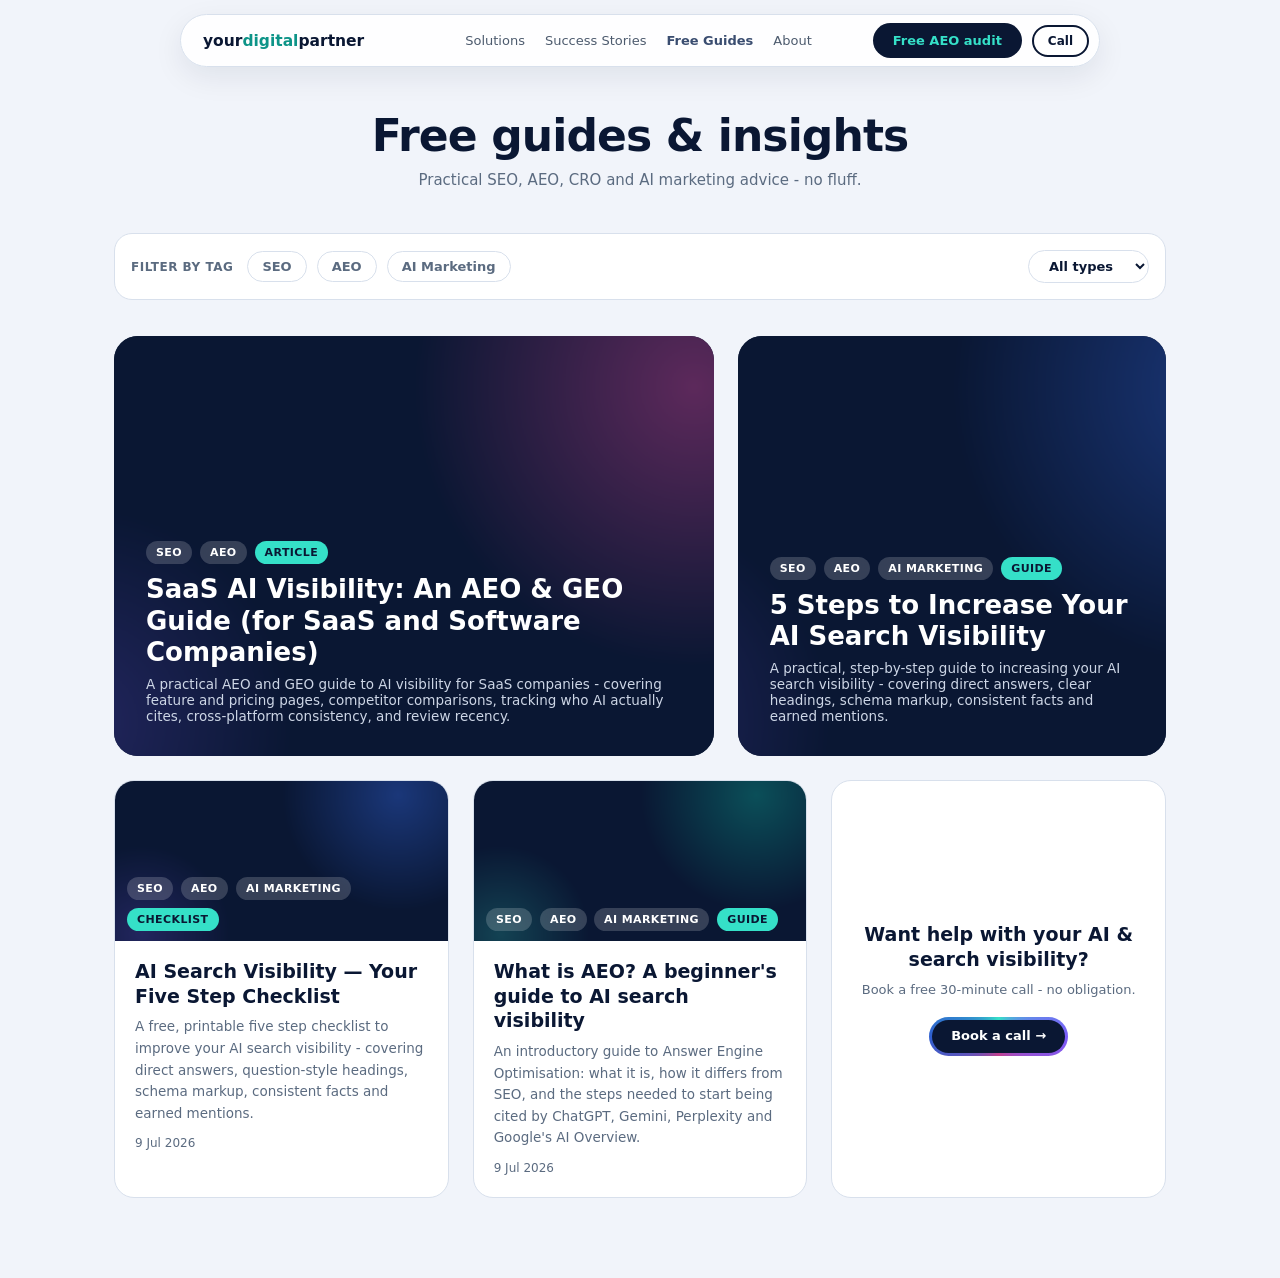
==== blog/index.html @ a978a5ac "Fix mobile nav on blog section: add missing hamburger menu toggle Blog listing and post pages were m" ====
<!doctype html>
<html lang="en-GB">
<head>
<meta charset="UTF-8">
<meta name="viewport" content="width=device-width, initial-scale=1">
<link rel="canonical" href="https://your-digital-partner.co.uk/blog/">
<title>Free Guides &amp; Insights | Your Digital Partner</title>
<meta name="description" content="Practical SEO, AEO, CRO and AI marketing guides and insights from Your Digital Partner.">
<link rel="icon" type="image/svg+xml" href="/assets/logo-icon.svg">
<style>
*{margin:0;box-sizing:border-box;font-family:'Segoe UI',system-ui,-apple-system,sans-serif}
:root{--bg:#f1f4fa;--ink:#0a1733;--mut:#5b6b80;--lime:#35e0c8;--card:#fff;--line:#d8e0ec;--soft:#e0eef6;--green:#0d9488;--greenSoft:#dcf3ef}
body{background:var(--bg);color:var(--ink);padding-top:110px;padding-bottom:80px}

nav{position:fixed;top:14px;left:50%;transform:translateX(-50%);z-index:50;display:flex;gap:8px;align-items:center;background:rgba(255,255,255,.88);backdrop-filter:blur(12px);border:1px solid var(--line);border-radius:99px;padding:8px 10px 8px 22px;box-shadow:0 10px 30px rgba(8,20,48,.08);width:min(920px,94vw);justify-content:space-between}
.navr{display:flex;align-items:center;gap:10px}
.logo{font-weight:800;font-size:15.5px;display:flex;align-items:center;gap:9px;color:var(--ink);text-decoration:none}
.logo b{color:#0d9488}
nav ul{display:flex;gap:20px;list-style:none;font-size:13px;color:#4d5b6e}
nav ul li a{color:inherit;text-decoration:none}
.cta{background:var(--ink);color:var(--lime);border:none;padding:10px 20px;border-radius:99px;font-size:13px;font-weight:700;text-decoration:none;display:inline-block}
.nav-book{background:#fff;color:var(--ink);border:2px solid var(--ink);border-radius:99px;padding:7px 14px;font-size:12px;font-weight:700;text-decoration:none;display:inline-flex;align-items:center;gap:6px}
.mobile-menu-toggle{display:none}
@media(max-width:900px){nav ul{display:none}.navr>.cta{display:none}.navr>.nav-book{display:none}.mobile-menu-toggle{position:relative;display:grid;place-items:center;width:42px;height:42px;border:0;background:var(--ink);color:var(--lime);border-radius:50%;font-size:0;line-height:0;cursor:pointer;padding:0}nav.open ul{display:flex;position:absolute;top:calc(100% + 8px);left:0;right:0;flex-direction:column;gap:4px;background:#fff;border:1px solid var(--line);border-radius:18px;padding:10px;box-shadow:0 18px 42px rgba(8,20,48,.18)}nav.open ul li{padding:10px}}

.wrap{max-width:1100px;margin:0 auto;padding:0 24px}

.page-head{text-align:center;margin-bottom:44px}
.page-head h1{font-size:clamp(30px,4vw,44px);font-weight:800;letter-spacing:-.02em;margin-bottom:10px}
.page-head p{color:var(--mut);font-size:15px}

.filters{display:flex;flex-wrap:wrap;align-items:center;gap:10px;margin-bottom:36px;padding:16px;background:var(--card);border:1px solid var(--line);border-radius:18px}
.filters-label{font-size:12px;font-weight:800;text-transform:uppercase;letter-spacing:.5px;color:var(--mut);margin-right:4px}
.pill{border:1.5px solid var(--line);background:#fff;color:var(--mut);font-size:13px;font-weight:700;padding:7px 14px;border-radius:99px;cursor:pointer;transition:all .15s}
.pill:hover{border-color:var(--ink);color:var(--ink)}
.pill.active{background:var(--ink);border-color:var(--ink);color:var(--lime)}
.type-select{margin-left:auto;border:1.5px solid var(--line);border-radius:99px;padding:7px 16px;font-size:13px;font-weight:700;color:var(--ink);background:#fff;cursor:pointer}

.featured{display:grid;grid-template-columns:1.4fr 1fr;gap:24px;margin-bottom:24px}
.featured-main{position:relative;border-radius:24px;overflow:hidden;min-height:420px;display:flex;align-items:flex-end;color:#fff;background:#0a1733;text-decoration:none}
.featured-main img{position:absolute;inset:0;width:100%;height:100%;object-fit:cover}
.featured-main .content{position:relative;padding:32px;z-index:1}
.featured-card{position:relative;border-radius:24px;overflow:hidden;min-height:420px;display:flex;align-items:flex-end;color:#fff;background:#0a1733;text-decoration:none}
.featured-card img{position:absolute;inset:0;width:100%;height:100%;object-fit:cover}
.featured-card .content{position:relative;padding:32px;z-index:1}

.tag-row{display:flex;gap:8px;margin-bottom:10px;flex-wrap:wrap}
.tag-badge{font-size:11px;font-weight:800;letter-spacing:.4px;text-transform:uppercase;background:rgba(255,255,255,.18);backdrop-filter:blur(6px);padding:5px 10px;border-radius:99px;color:#fff}
.type-badge{font-size:11px;font-weight:800;letter-spacing:.4px;text-transform:uppercase;background:var(--lime);color:var(--ink);padding:5px 10px;border-radius:99px}
.featured-main h2,.featured-card h3{font-size:26px;font-weight:800;line-height:1.2;margin-bottom:8px;color:#fff}
.featured-main p,.featured-card p{font-size:13.5px;color:#cdd6e6;max-width:520px}

.grid-head{font-size:20px;font-weight:800;margin-bottom:20px}
.grid{display:grid;grid-template-columns:repeat(3,1fr);gap:24px;margin-top:24px}
.card{background:var(--card);border:1px solid var(--line);border-radius:20px;overflow:hidden;transition:all .2s;text-decoration:none;color:var(--ink);display:flex;flex-direction:column}
.card:hover{border-color:var(--ink);box-shadow:0 14px 34px rgba(8,20,48,.1);transform:translateY(-2px)}
.card-img{position:relative}
.card-img img{width:100%;height:160px;object-fit:cover;display:block}
.card-img .tag-row{position:absolute;left:12px;right:12px;bottom:10px;margin:0}
.card-body{padding:18px 20px 22px}
.card h3{font-size:19px;font-weight:800;margin-bottom:8px;line-height:1.3}
.card p{font-size:13.5px;color:var(--mut);line-height:1.6}
.card-meta{font-size:12px;color:var(--mut);margin-top:12px}

/* CTA filler — used when a 3-card row has 1 or 2 real posts. Spans the
   remaining column(s) so every row always fills the full grid width. */
@property --ctaba{syntax:'<angle>';initial-value:0deg;inherits:false}
.cta-card{grid-column:span 1;border-radius:20px;background:#fff;border:1px solid var(--line);color:var(--ink);text-decoration:none;display:flex;flex-direction:column;align-items:center;justify-content:center;text-align:center;padding:32px 24px;gap:8px}
.cta-card.span-2{grid-column:span 2}
.cta-card .cta-h{font-size:19px;font-weight:800;line-height:1.3;color:var(--ink)}
.cta-card .cta-p{font-size:13px;color:var(--mut);line-height:1.5}
.cta-card .cta-link{display:inline-block;margin-top:10px;color:#fff;font-size:13px;font-weight:800;padding:8px 19px;border-radius:99px;border:3px solid transparent;line-height:1.3;background:linear-gradient(var(--ink),var(--ink)) padding-box,conic-gradient(from var(--ctaba),var(--lime),#7b5cfa,#c2408d,#2f5fd0,var(--lime)) border-box;animation:ctabaspin 3.2s linear infinite}
@keyframes ctabaspin{to{--ctaba:360deg}}

.empty{display:none;text-align:center;padding:60px 0;color:var(--mut)}

@media(max-width:900px){.featured{grid-template-columns:1fr}.grid{grid-template-columns:1fr 1fr}.cta-card{grid-column:span 1 !important}}
@media(max-width:600px){.grid{grid-template-columns:1fr}.type-select{margin-left:0;width:100%}.cta-card{grid-column:1/-1 !important}}
</style>
</head>
<body>

<nav>
  <a class="logo" href="/"><span>your<b>digital</b>partner</span></a>
  <ul>
    <li><a href="/solutions/seo-aeo-visibility/">Solutions</a></li>
    <li><a href="/success-stories/">Success Stories</a></li>
    <li><a href="/blog/" style="color:#3a4d70;font-weight:800">Free Guides</a></li>
    <li><a href="/#approach">About</a></li>
  </ul>
  <div class="navr">
    <a class="cta" href="/#scorecard">Free AEO audit</a>
    <a class="nav-book" href="https://meetings-eu1.hubspot.com/cchapman" target="_blank" rel="noopener">Call</a>
  </div>
  <button class="mobile-menu-toggle" type="button" aria-label="Open menu" onclick="this.closest('nav').classList.toggle('open')">☰</button>
</nav>

<div class="wrap">
  <div class="page-head">
    <h1>Free guides &amp; insights</h1>
    <p>Practical SEO, AEO, CRO and AI marketing advice - no fluff.</p>
  </div>

  <div class="filters" id="filters"></div>
  <div class="featured" id="featured"></div>

  <div class="grid" id="grid"></div>
  <div class="empty" id="empty">No articles match these filters yet.</div>
</div>

<script>
let posts = [];
let activeTags = new Set();
let activeType = "all";

function allTags(){ return [...new Set(posts.flatMap(p=>p.tags))]; }
function allTypes(){ return [...new Set(posts.map(p=>p.type))]; }

function renderFilters(){
  const el = document.getElementById('filters');
  const tagPills = allTags().map(t=>`<button class="pill${activeTags.has(t)?' active':''}" data-tag="${t}">${t}</button>`).join('');
  el.innerHTML = `<span class="filters-label">Filter by tag</span>${tagPills}
    <select class="type-select" id="typeSelect">
      <option value="all">All types</option>
      ${allTypes().map(t=>`<option value="${t}"${activeType===t?' selected':''}>${t.charAt(0).toUpperCase()+t.slice(1)}</option>`).join('')}
    </select>`;
  el.querySelectorAll('.pill').forEach(btn=>{
    btn.addEventListener('click', ()=>{
      const tag = btn.dataset.tag;
      activeTags.has(tag) ? activeTags.delete(tag) : activeTags.add(tag);
      render();
    });
  });
  document.getElementById('typeSelect').addEventListener('change', e=>{
    activeType = e.target.value;
    render();
  });
}

function matches(p){
  const tagMatch = activeTags.size===0 || p.tags.some(t=>activeTags.has(t));
  const typeMatch = activeType==="all" || p.type===activeType;
  return tagMatch && typeMatch;
}

function badgeRow(p){
  return `<div class="tag-row">${p.tags.map(t=>`<span class="tag-badge">${t}</span>`).join('')}<span class="type-badge">${p.type}</span></div>`;
}

// The 3 accent card backgrounds available. "accent colour" adjacency rules
// below always pick from this fixed set so no two neighbouring cards (left/
// right in the same row, or directly above/below in the 3-col grid) ever
// repeat the same accent - regardless of what's manually set in posts.json.
const ACCENTS = ['/assets/blog/card-bg-blue.png','/assets/blog/card-bg-green.png','/assets/blog/card-bg-pink.png'];

function pickAccent(preferred, ...neighbours){
  const bad = new Set(neighbours.filter(Boolean));
  if(preferred && !bad.has(preferred)) return preferred;
  return ACCENTS.find(a=>!bad.has(a)) || ACCENTS[0];
}

function ctaCard(span){
  return `<a class="cta-card${span===2?' span-2':''}" href="https://meetings-eu1.hubspot.com/cchapman" target="_blank" rel="noopener">
    <div class="cta-h">Want help with your AI &amp; search visibility?</div>
    <div class="cta-p">Book a free 30-minute call - no obligation.</div>
    <span class="cta-link">Book a call &rarr;</span>
  </a>`;
}

function parseDate(d){
  const t = Date.parse(d);
  return isNaN(t) ? 0 : t;
}
function byRecency(a,b){ return parseDate(b.date) - parseDate(a.date); }

// Ordering rule: the most recent post of type "article" always leads (slot 1),
// and the most recent post of type "guide" always follows in slot 2 -
// regardless of any "featured" flag or posts.json authoring order. Everything
// else fills in after, most recent first. If a filtered view has no article
// or no guide (e.g. the type filter excludes them), that slot is simply
// skipped rather than left blank, so the layout still fills naturally.
function buildOrder(filtered){
  const byDate = [...filtered].sort(byRecency);
  const topArticle = byDate.find(p=>p.type==='article');
  const topGuide = byDate.find(p=>p.type==='guide' && p!==topArticle);
  const leaders = [topArticle, topGuide].filter(Boolean);
  const leaderSet = new Set(leaders);
  const rest = byDate.filter(p=>!leaderSet.has(p));
  return [...leaders, ...rest];
}

function render(){
  renderFilters();
  const filtered = posts.filter(matches);

  // Slot 1 = most recent article, slot 2 = most recent guide (see buildOrder).
  const ordered = buildOrder(filtered);

  const fEl = document.getElementById('featured');
  const gEl = document.getElementById('grid');
  const emptyEl = document.getElementById('empty');

  if(ordered.length===0){
    fEl.style.display='none'; gEl.innerHTML=''; emptyEl.style.display='block';
    return;
  }
  emptyEl.style.display='none';

  // --- Row 1: always exactly 2 slots (main + secondary), whenever posts exist ---
  const main = ordered[0];
  const secondary = ordered[1];
  fEl.style.display = 'grid';
  const mainAccent = pickAccent(main.image);
  const secAccent = secondary ? pickAccent(secondary.image, mainAccent) : null;
  fEl.innerHTML = `
    <a class="featured-main" href="${main.url}">
      <img src="${mainAccent}">
      <div class="content">${badgeRow(main)}<h2>${main.title}</h2><p>${main.excerpt}</p></div>
    </a>
    ${secondary ? `
    <a class="featured-card" href="${secondary.url}">
      <img src="${secAccent}">
      <div class="content">${badgeRow(secondary)}<h3>${secondary.title}</h3><p>${secondary.excerpt}</p></div>
    </a>` : ''}`;

  // --- Remaining posts: rows of up to 3, CTA fills any incomplete row ---
  const rest = ordered.slice(2);
  let html = '';
  const colAbove = [null,null,null]; // last accent used in each of the 3 columns
  for(let i=0; i<rest.length; i+=3){
    const row = rest.slice(i, i+3);
    let rowLeft = null;
    row.forEach((p, col)=>{
      const accent = pickAccent(p.image, rowLeft, colAbove[col]);
      rowLeft = accent;
      colAbove[col] = accent;
      html += `
        <a class="card" href="${p.url}">
          <div class="card-img"><img src="${accent}">${badgeRow(p)}</div>
          <div class="card-body">
            <h3>${p.title}</h3>
            <p>${p.excerpt}</p>
            <div class="card-meta">${p.date}</div>
          </div>
        </a>`;
    });
    const missing = 3 - row.length;
    if(missing===1) html += ctaCard(1);
    if(missing===2) html += ctaCard(2);
  }
  gEl.innerHTML = html;
}

fetch('/blog/posts.json')
  .then(r => r.json())
  .then(data => { posts = data; render(); })
  .catch(() => {
    document.getElementById('empty').style.display = 'block';
    document.getElementById('empty').textContent = 'Could not load articles right now.';
  });
</script>

</body>
</html>
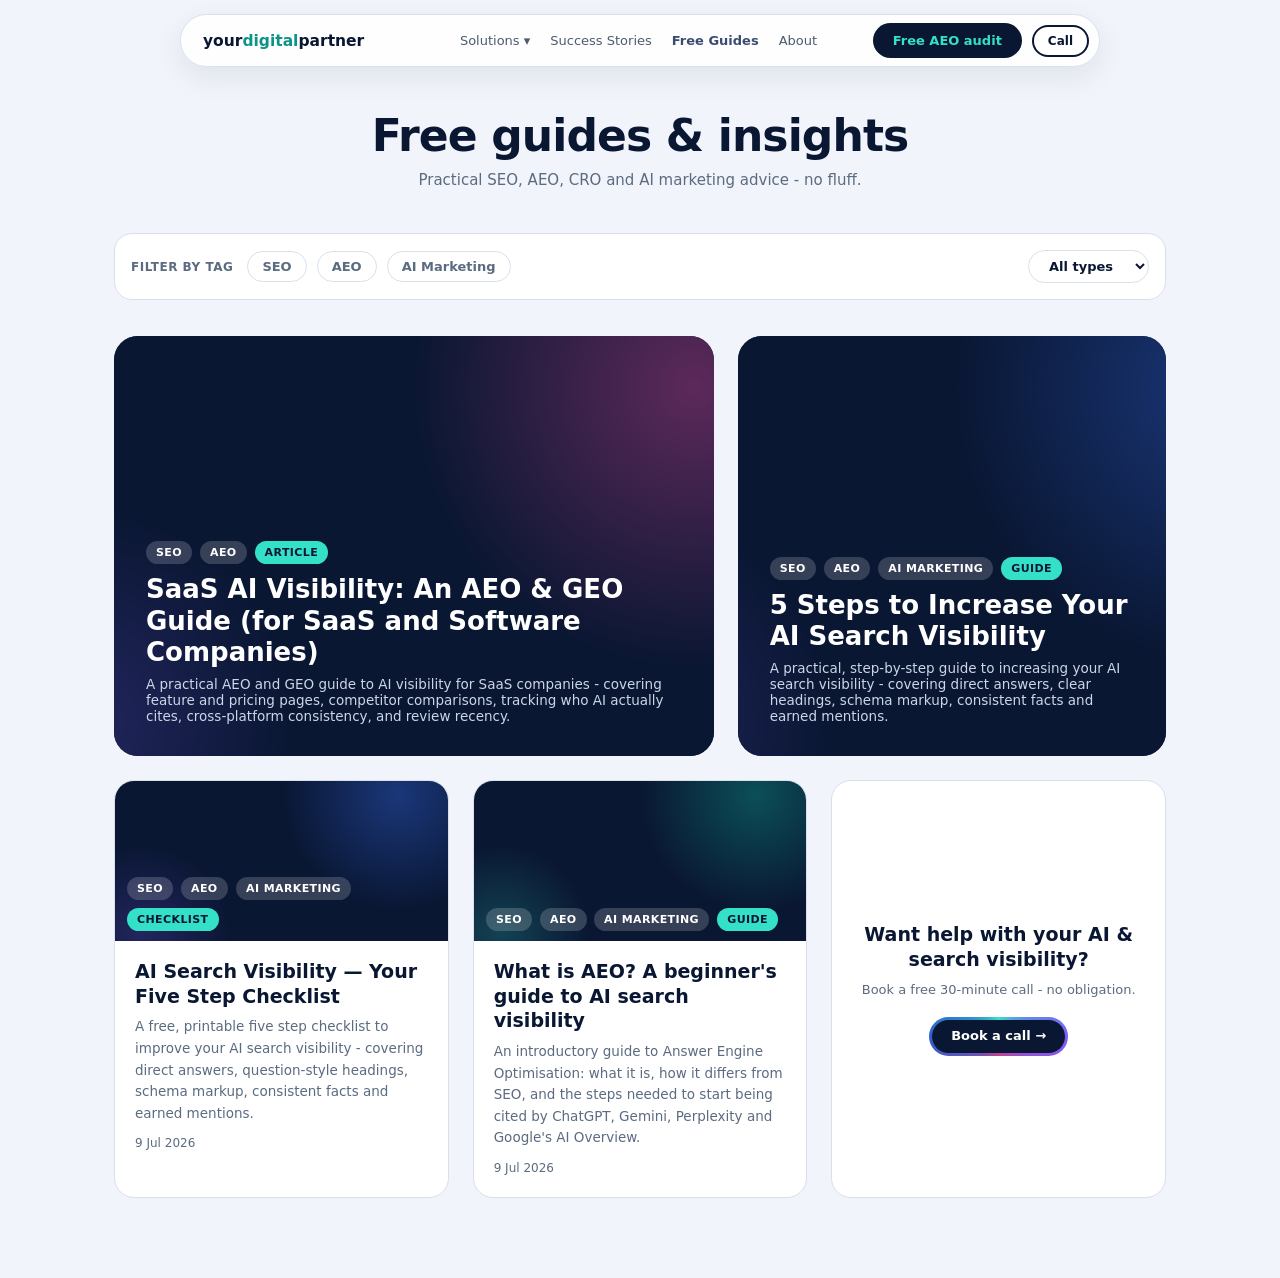
==== commit 22a4349c: "Fix mobile nav on blog section properly: hamburger icon, Solutions dropdown, book button Previous fi" ====
--- a/blog/index.html
+++ b/blog/index.html
@@ -20,8 +20,8 @@
 nav ul li a{color:inherit;text-decoration:none}
 .cta{background:var(--ink);color:var(--lime);border:none;padding:10px 20px;border-radius:99px;font-size:13px;font-weight:700;text-decoration:none;display:inline-block}
 .nav-book{background:#fff;color:var(--ink);border:2px solid var(--ink);border-radius:99px;padding:7px 14px;font-size:12px;font-weight:700;text-decoration:none;display:inline-flex;align-items:center;gap:6px}
-.mobile-menu-toggle{display:none}
-@media(max-width:900px){nav ul{display:none}.navr>.cta{display:none}.navr>.nav-book{display:none}.mobile-menu-toggle{position:relative;display:grid;place-items:center;width:42px;height:42px;border:0;background:var(--ink);color:var(--lime);border-radius:50%;font-size:0;line-height:0;cursor:pointer;padding:0}nav.open ul{display:flex;position:absolute;top:calc(100% + 8px);left:0;right:0;flex-direction:column;gap:4px;background:#fff;border:1px solid var(--line);border-radius:18px;padding:10px;box-shadow:0 18px 42px rgba(8,20,48,.18)}nav.open ul li{padding:10px}}
+.mobile-menu-toggle{display:none}.mobile-menu-toggle::before{content:"";display:block;position:absolute;left:50%;top:50%;width:18px;height:12px;transform:translate(-50%,-50%);background:linear-gradient(var(--lime),var(--lime)) top/100% 2px no-repeat,linear-gradient(var(--lime),var(--lime)) center/100% 2px no-repeat,linear-gradient(var(--lime),var(--lime)) bottom/100% 2px no-repeat}.dd{position:absolute;top:34px;left:-40px;background:#fff;border:1px solid var(--line);border-radius:18px;padding:10px;width:450px;box-shadow:0 24px 60px rgba(8,20,48,.18);opacity:0;visibility:hidden;transform:translateY(6px);transition:all .2s}li:hover .dd{opacity:1;visibility:visible;transform:none}.dd a{display:flex;gap:14px;align-items:flex-start;padding:14px;border-radius:14px;font-size:14px;color:var(--ink);transition:background .15s}.dd a:hover{background:var(--soft)}.dd .ic{width:42px;height:42px;border-radius:12px;display:grid;place-items:center;font-size:19px;flex-shrink:0}.dd .ic.g{background:#dcf3ef}.dd .ic.b{background:#e8effe}.dd .ic.p{background:#fceaf3}.dd .ic.pu{background:var(--ink)}.dd a b{display:block;font-size:14px;margin-bottom:3px}.dd a small{display:block;color:var(--mut);font-size:12px;line-height:1.5}.dd .ic .ai-mark{font-weight:900;font-size:14.5px;letter-spacing:.5px;color:#fff}.nav-mob-cta-li{display:none}.nav-mob-cta{width:100%;background:#35e0c8;color:#0a1733;border:0;border-radius:12px;padding:15px;font-size:15.5px;font-weight:800;cursor:pointer;display:flex;align-items:center;justify-content:center;gap:8px;box-shadow:0 8px 20px rgba(53,224,200,.35);text-decoration:none}.nav-mob-cta .ic{font-size:18px}
+@media(max-width:900px){nav ul{display:none}.navr>.cta{display:none}.navr>.nav-book{display:none}.mobile-menu-toggle{position:relative;display:grid;place-items:center;width:42px;height:42px;border:0;background:var(--ink);color:var(--lime);border-radius:50%;font-size:0;line-height:0;cursor:pointer;padding:0}nav.open ul{display:flex;position:absolute;top:calc(100% + 8px);left:0;right:0;flex-direction:column;gap:4px;background:#fff;border:1px solid var(--line);border-radius:18px;padding:10px;box-shadow:0 18px 42px rgba(8,20,48,.18)}nav.open ul li{padding:10px}nav.open .dd{position:static;opacity:1;visibility:visible;transform:none;width:auto;box-shadow:none;border:0;padding:6px 0 0;background:transparent}nav.open .dd a{padding:10px}nav.open ul .nav-mob-cta-li{display:block;padding:8px 4px 4px;margin-top:6px;border-top:1px solid #d8e0ec}}
 
 .wrap{max-width:1100px;margin:0 auto;padding:0 24px}
 
@@ -83,10 +83,18 @@
 <nav>
   <a class="logo" href="/"><span>your<b>digital</b>partner</span></a>
   <ul>
-    <li><a href="/solutions/seo-aeo-visibility/">Solutions</a></li>
+    <li>Solutions ▾
+      <div class="dd">
+        <a href="/solutions/seo-aeo-visibility/"><span class="ic g">🔍</span><span><b>SEO &amp; AEO Visibility</b><small>Rank on Google and get cited by ChatGPT, Gemini &amp; Perplexity</small></span></a>
+        <a href="/solutions/website-optimisation-cro/"><span class="ic b">📈</span><span><b>Website Optimisation &amp; CRO</b><small>Heatmaps, A/B testing &amp; personalisation that turn traffic into pipeline</small></span></a>
+        <a href="/solutions/ai-marketing/"><span class="ic pu"><b class="ai-mark">AI</b></span><span><b>AI-Enabled Digital Marketing</b><small>Practical AI across reporting, SEO, conversion &amp; HubSpot</small></span></a>
+        <a href="/solutions/paid-campaigns/"><span class="ic p">🎯</span><span><b>Performance Marketing</b><small>Google &amp; LinkedIn Ads accountable to revenue, not clicks</small></span></a>
+      </div>
+    </li>
     <li><a href="/success-stories/">Success Stories</a></li>
     <li><a href="/blog/" style="color:#3a4d70;font-weight:800">Free Guides</a></li>
     <li><a href="/#approach">About</a></li>
+      <li class="nav-mob-cta-li"><a class="nav-mob-cta" href="https://meetings-eu1.hubspot.com/cchapman" target="_blank" rel="noopener"><span class="ic">📅</span> Book a meeting</a></li>
   </ul>
   <div class="navr">
     <a class="cta" href="/#scorecard">Free AEO audit</a>
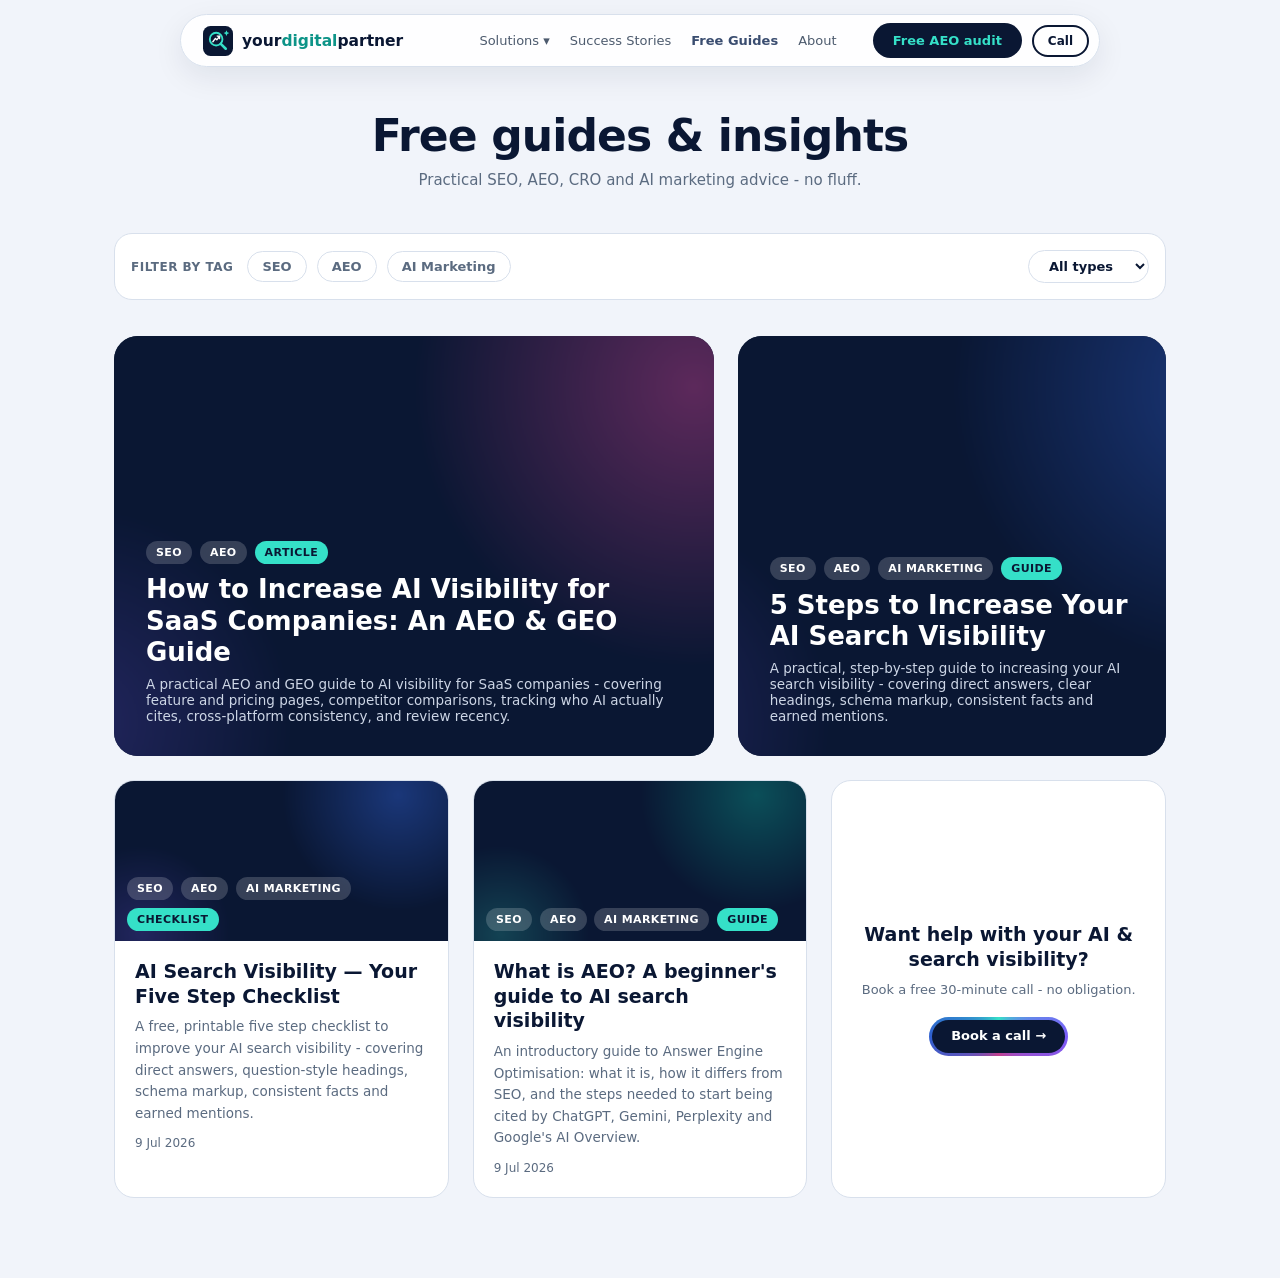
==== commit e1f969e4: "Fix missing logo icon on all blog pages The nav logo on blog pages (listing + all 3 articles) was mi" ====
--- a/blog/index.html
+++ b/blog/index.html
@@ -14,7 +14,7 @@
 
 nav{position:fixed;top:14px;left:50%;transform:translateX(-50%);z-index:50;display:flex;gap:8px;align-items:center;background:rgba(255,255,255,.88);backdrop-filter:blur(12px);border:1px solid var(--line);border-radius:99px;padding:8px 10px 8px 22px;box-shadow:0 10px 30px rgba(8,20,48,.08);width:min(920px,94vw);justify-content:space-between}
 .navr{display:flex;align-items:center;gap:10px}
-.logo{font-weight:800;font-size:15.5px;display:flex;align-items:center;gap:9px;color:var(--ink);text-decoration:none}
+.logo{font-weight:800;font-size:15.5px;display:flex;align-items:center;gap:9px;color:var(--ink);text-decoration:none}.logo svg{display:block;flex:0 0 auto}
 .logo b{color:#0d9488}
 nav ul{display:flex;gap:20px;list-style:none;font-size:13px;color:#4d5b6e}
 nav ul li a{color:inherit;text-decoration:none}
@@ -81,7 +81,7 @@
 <body>
 
 <nav>
-  <a class="logo" href="/"><span>your<b>digital</b>partner</span></a>
+  <a class="logo" href="/"><svg viewBox="0 0 64 64" width="30" height="30" xmlns="http://www.w3.org/2000/svg"><rect width="64" height="64" rx="16" fill="#0a1733"/><circle cx="28" cy="28" r="13.5" fill="none" stroke="#35e0c8" stroke-width="4"/><path d="M38 38 L48.5 48.5" stroke="#35e0c8" stroke-width="5.5" stroke-linecap="round"/><path d="M21 33.5 L26.5 26.5 L29.5 29.5 L35 22.5" fill="none" stroke="#fff" stroke-width="3" stroke-linecap="round" stroke-linejoin="round"/><path d="M30.5 21.5 L35.5 21.9 L35.1 26.9" fill="none" stroke="#fff" stroke-width="3" stroke-linecap="round" stroke-linejoin="round"/><path d="M50 9 l1.9 4.2 4.2 1.9 -4.2 1.9 -1.9 4.2 -1.9 -4.2 -4.2 -1.9 4.2 -1.9 z" fill="#35e0c8"/></svg><span>your<b>digital</b>partner</span></a>
   <ul>
     <li>Solutions ▾
       <div class="dd">
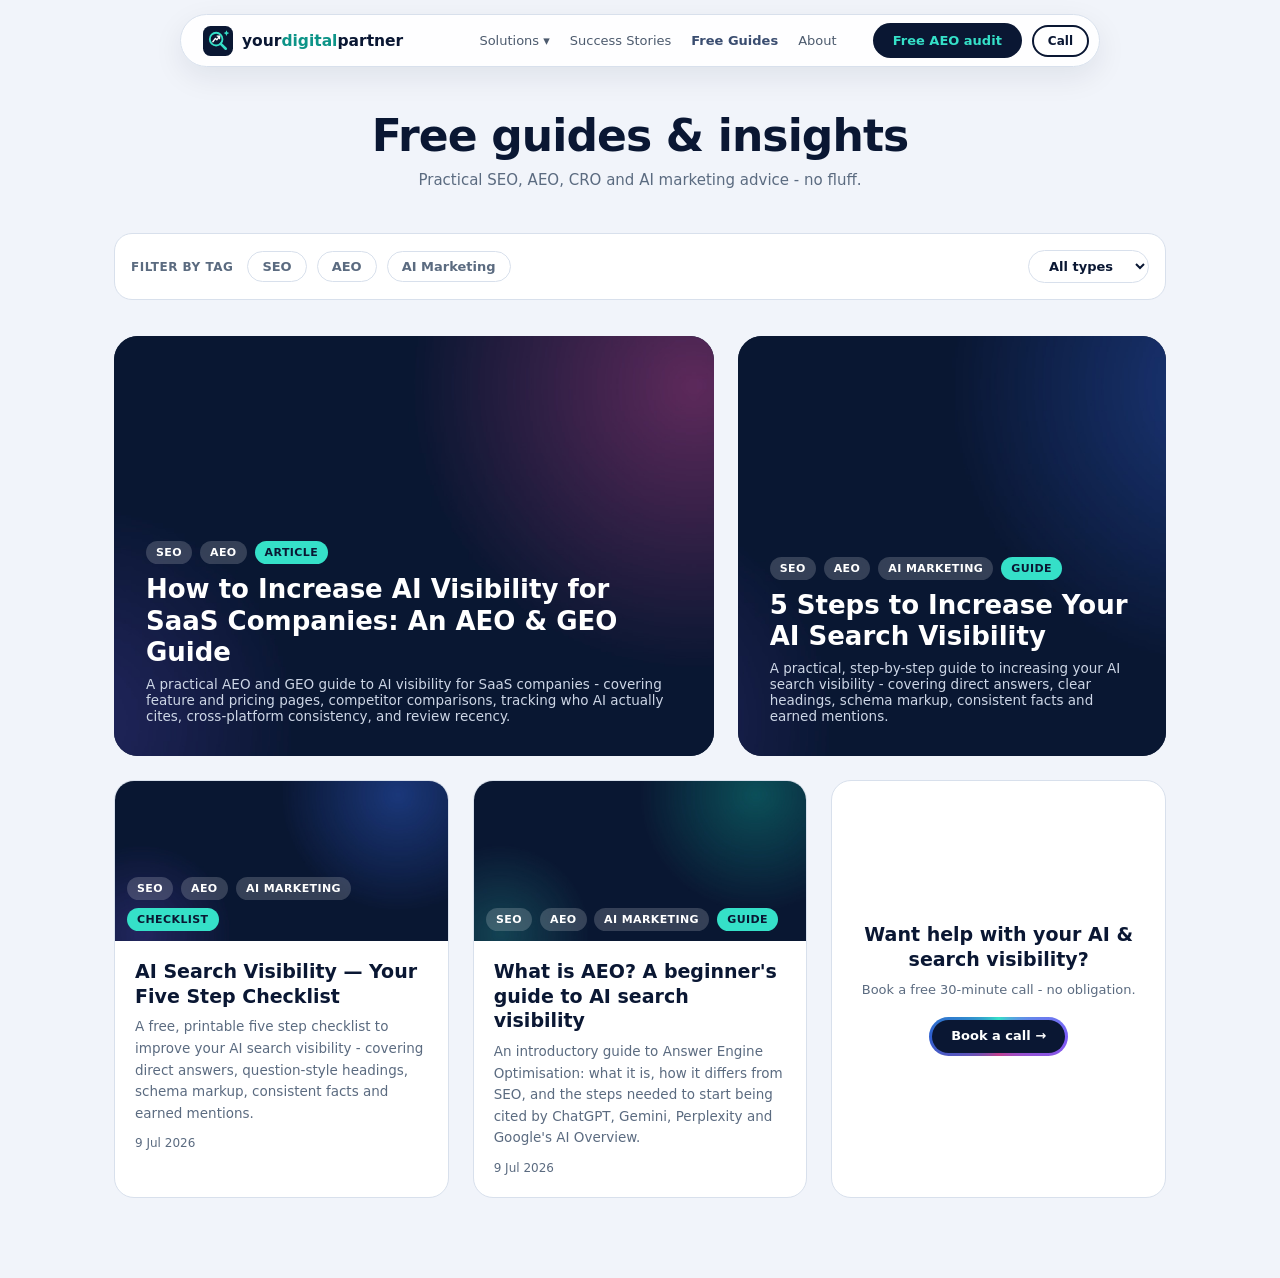
==== commit 104875ce: "Site housekeeping: compress card images to JPEG, remove orphaned assets, add 404 page, favicons site" ====
--- a/blog/index.html
+++ b/blog/index.html
@@ -5,8 +5,45 @@
 <meta name="viewport" content="width=device-width, initial-scale=1">
 <link rel="canonical" href="https://your-digital-partner.co.uk/blog/">
 <title>Free Guides &amp; Insights | Your Digital Partner</title>
-<meta name="description" content="Practical SEO, AEO, CRO and AI marketing guides and insights from Your Digital Partner.">
+<meta name="description" content="Free, practical guides and insights on SEO, AEO, AI search visibility, CRO and paid campaigns - written for UK B2B professional services and SaaS teams who want to be found, cited and chosen.">
 <link rel="icon" type="image/svg+xml" href="/assets/logo-icon.svg">
+<meta property="og:type" content="website">
+<meta property="og:site_name" content="Your Digital Partner">
+<meta property="og:title" content="Free Guides &amp; Insights | Your Digital Partner">
+<meta property="og:description" content="Free, practical guides and insights on SEO, AEO, AI search visibility, CRO and paid campaigns for UK B2B teams.">
+<meta property="og:url" content="https://your-digital-partner.co.uk/blog/">
+<meta property="og:image" content="https://your-digital-partner.co.uk/assets/social-card.png">
+<script type="application/ld+json">
+{
+  "@context": "https://schema.org",
+  "@graph": [
+    {
+      "@type": "Blog",
+      "@id": "https://your-digital-partner.co.uk/blog/#blog",
+      "url": "https://your-digital-partner.co.uk/blog/",
+      "name": "Your Digital Partner - Guides & Insights",
+      "description": "Practical guides and insights on SEO, AEO, AI search visibility, CRO and paid campaigns for UK B2B professional services and SaaS teams.",
+      "inLanguage": "en-GB",
+      "publisher": {
+        "@type": "Organization",
+        "name": "Your Digital Partner",
+        "url": "https://your-digital-partner.co.uk/",
+        "logo": {
+          "@type": "ImageObject",
+          "url": "https://your-digital-partner.co.uk/assets/logo-icon.svg"
+        }
+      }
+    },
+    {
+      "@type": "BreadcrumbList",
+      "itemListElement": [
+        {"@type": "ListItem", "position": 1, "name": "Home", "item": "https://your-digital-partner.co.uk/"},
+        {"@type": "ListItem", "position": 2, "name": "Guides & Insights", "item": "https://your-digital-partner.co.uk/blog/"}
+      ]
+    }
+  ]
+}
+</script>
 <style>
 *{margin:0;box-sizing:border-box;font-family:'Segoe UI',system-ui,-apple-system,sans-serif}
 :root{--bg:#f1f4fa;--ink:#0a1733;--mut:#5b6b80;--lime:#35e0c8;--card:#fff;--line:#d8e0ec;--soft:#e0eef6;--green:#0d9488;--greenSoft:#dcf3ef}
@@ -77,6 +114,9 @@
 @media(max-width:900px){.featured{grid-template-columns:1fr}.grid{grid-template-columns:1fr 1fr}.cta-card{grid-column:span 1 !important}}
 @media(max-width:600px){.grid{grid-template-columns:1fr}.type-select{margin-left:0;width:100%}.cta-card{grid-column:1/-1 !important}}
 </style>
+    <!-- Start of HubSpot Embed Code -->
+    <script type="text/javascript" id="hs-script-loader" async defer src="//js-eu1.hs-scripts.com/146760313.js"></script>
+    <!-- End of HubSpot Embed Code -->
 </head>
 <body>
 
@@ -159,7 +199,7 @@
 // below always pick from this fixed set so no two neighbouring cards (left/
 // right in the same row, or directly above/below in the 3-col grid) ever
 // repeat the same accent - regardless of what's manually set in posts.json.
-const ACCENTS = ['/assets/blog/card-bg-blue.png','/assets/blog/card-bg-green.png','/assets/blog/card-bg-pink.png'];
+const ACCENTS = ['/assets/blog/card-bg-blue.jpg','/assets/blog/card-bg-green.jpg','/assets/blog/card-bg-pink.jpg'];
 
 function pickAccent(preferred, ...neighbours){
   const bad = new Set(neighbours.filter(Boolean));
@@ -222,12 +262,12 @@
   const secAccent = secondary ? pickAccent(secondary.image, mainAccent) : null;
   fEl.innerHTML = `
     <a class="featured-main" href="${main.url}">
-      <img src="${mainAccent}">
+      <img src="${mainAccent}" alt="" loading="lazy">
       <div class="content">${badgeRow(main)}<h2>${main.title}</h2><p>${main.excerpt}</p></div>
     </a>
     ${secondary ? `
     <a class="featured-card" href="${secondary.url}">
-      <img src="${secAccent}">
+      <img src="${secAccent}" alt="" loading="lazy">
       <div class="content">${badgeRow(secondary)}<h3>${secondary.title}</h3><p>${secondary.excerpt}</p></div>
     </a>` : ''}`;
 
@@ -244,7 +284,7 @@
       colAbove[col] = accent;
       html += `
         <a class="card" href="${p.url}">
-          <div class="card-img"><img src="${accent}">${badgeRow(p)}</div>
+          <div class="card-img"><img src="${accent}" alt="" loading="lazy">${badgeRow(p)}</div>
           <div class="card-body">
             <h3>${p.title}</h3>
             <p>${p.excerpt}</p>
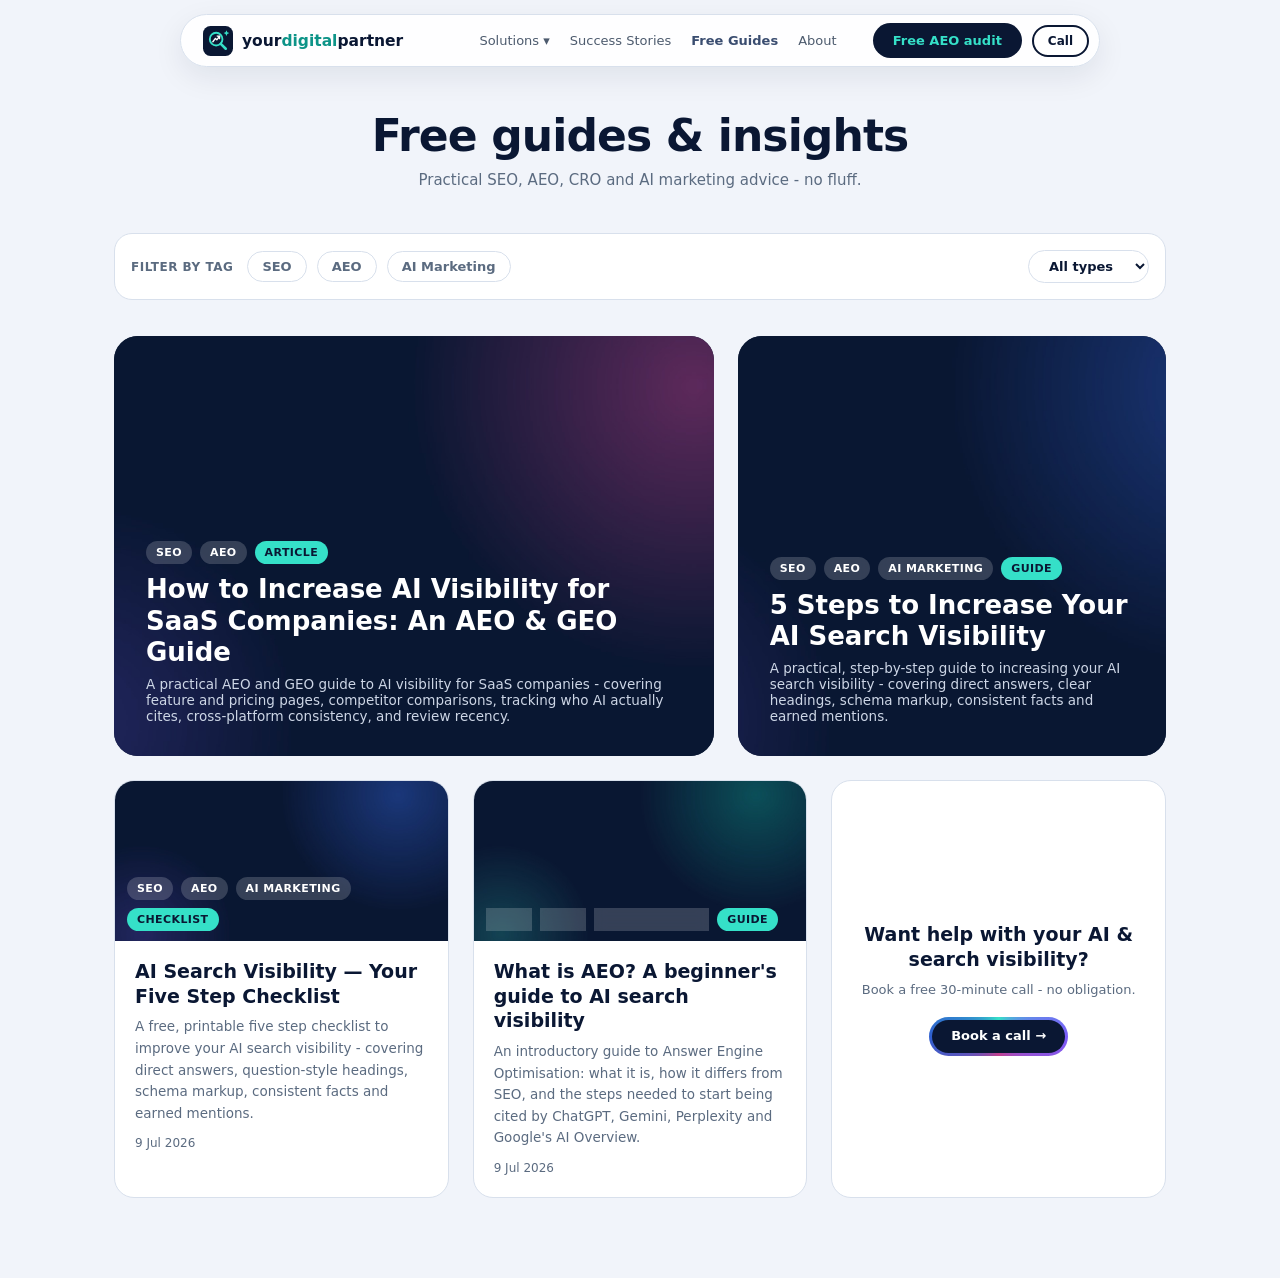
==== commit d2ad47bf: "Perf & hygiene: lazy-load HubSpot meetings embed on click (9 pages), escape posts.json fields in blo" ====
--- a/blog/index.html
+++ b/blog/index.html
@@ -5,7 +5,7 @@
 <meta name="viewport" content="width=device-width, initial-scale=1">
 <link rel="canonical" href="https://your-digital-partner.co.uk/blog/">
 <title>Free Guides &amp; Insights | Your Digital Partner</title>
-<meta name="description" content="Free, practical guides and insights on SEO, AEO, AI search visibility, CRO and paid campaigns - written for UK B2B professional services and SaaS teams who want to be found, cited and chosen.">
+<meta name="description" content="Free, practical guides on SEO, AEO, AI search visibility, CRO and paid campaigns - for UK B2B professional services and SaaS teams.">
 <link rel="icon" type="image/svg+xml" href="/assets/logo-icon.svg">
 <meta property="og:type" content="website">
 <meta property="og:site_name" content="Your Digital Partner">
@@ -115,7 +115,7 @@
 @media(max-width:600px){.grid{grid-template-columns:1fr}.type-select{margin-left:0;width:100%}.cta-card{grid-column:1/-1 !important}}
 </style>
     <!-- Start of HubSpot Embed Code -->
-    <script type="text/javascript" id="hs-script-loader" async defer src="//js-eu1.hs-scripts.com/146760313.js"></script>
+    <script type="text/javascript" id="hs-script-loader" async defer src="https://js-eu1.hs-scripts.com/146760313.js"></script>
     <!-- End of HubSpot Embed Code -->
 </head>
 <body>
@@ -161,16 +161,19 @@
 let activeTags = new Set();
 let activeType = "all";
 
+// Escape all posts.json-sourced strings before innerHTML injection.
+function esc(s){return String(s==null?'':s).replace(/[&<>"']/g,c=>({'&':'&amp;','<':'&lt;','>':'&gt;','"':'&quot;',"'":'&#39;'}[c]));}
+
 function allTags(){ return [...new Set(posts.flatMap(p=>p.tags))]; }
 function allTypes(){ return [...new Set(posts.map(p=>p.type))]; }
 
 function renderFilters(){
   const el = document.getElementById('filters');
-  const tagPills = allTags().map(t=>`<button class="pill${activeTags.has(t)?' active':''}" data-tag="${t}">${t}</button>`).join('');
+  const tagPills = allTags().map(t=>`<button class="pill${activeTags.has(t)?' active':''}" data-tag="${esc(t)}">${esc(t)}</button>`).join('');
   el.innerHTML = `<span class="filters-label">Filter by tag</span>${tagPills}
     <select class="type-select" id="typeSelect">
       <option value="all">All types</option>
-      ${allTypes().map(t=>`<option value="${t}"${activeType===t?' selected':''}>${t.charAt(0).toUpperCase()+t.slice(1)}</option>`).join('')}
+      ${allTypes().map(t=>`<option value="${esc(t)}"${activeType===t?' selected':''}>${esc(t.charAt(0).toUpperCase()+t.slice(1))}</option>`).join('')}
     </select>`;
   el.querySelectorAll('.pill').forEach(btn=>{
     btn.addEventListener('click', ()=>{
@@ -192,7 +195,7 @@
 }
 
 function badgeRow(p){
-  return `<div class="tag-row">${p.tags.map(t=>`<span class="tag-badge">${t}</span>`).join('')}<span class="type-badge">${p.type}</span></div>`;
+  return `<div class="tag-row">${p.tags.map(t=>`<span class="tag-badge">${esc(t)}</span>`).join('')}<span class="type-badge">${esc(p.type)}</span></div>`;
 }
 
 // The 3 accent card backgrounds available. "accent colour" adjacency rules
@@ -261,14 +264,14 @@
   const mainAccent = pickAccent(main.image);
   const secAccent = secondary ? pickAccent(secondary.image, mainAccent) : null;
   fEl.innerHTML = `
-    <a class="featured-main" href="${main.url}">
+    <a class="featured-main" href="${esc(main.url)}">
       <img src="${mainAccent}" alt="" loading="lazy">
-      <div class="content">${badgeRow(main)}<h2>${main.title}</h2><p>${main.excerpt}</p></div>
+      <div class="content">${badgeRow(main)}<h2>${esc(main.title)}</h2><p>${esc(main.excerpt)}</p></div>
     </a>
     ${secondary ? `
-    <a class="featured-card" href="${secondary.url}">
+    <a class="featured-card" href="${esc(secondary.url)}">
       <img src="${secAccent}" alt="" loading="lazy">
-      <div class="content">${badgeRow(secondary)}<h3>${secondary.title}</h3><p>${secondary.excerpt}</p></div>
+      <div class="content">${badgeRow(secondary)}<h3>${esc(secondary.title)}</h3><p>${esc(secondary.excerpt)}</p></div>
     </a>` : ''}`;
 
   // --- Remaining posts: rows of up to 3, CTA fills any incomplete row ---
@@ -283,12 +286,12 @@
       rowLeft = accent;
       colAbove[col] = accent;
       html += `
-        <a class="card" href="${p.url}">
+        <a class="card" href="${esc(p.url)}">
           <div class="card-img"><img src="${accent}" alt="" loading="lazy">${badgeRow(p)}</div>
           <div class="card-body">
-            <h3>${p.title}</h3>
-            <p>${p.excerpt}</p>
-            <div class="card-meta">${p.date}</div>
+            <h3>${esc(p.title)}</h3>
+            <p>${esc(p.excerpt)}</p>
+            <div class="card-meta">${esc(p.date)}</div>
           </div>
         </a>`;
     });
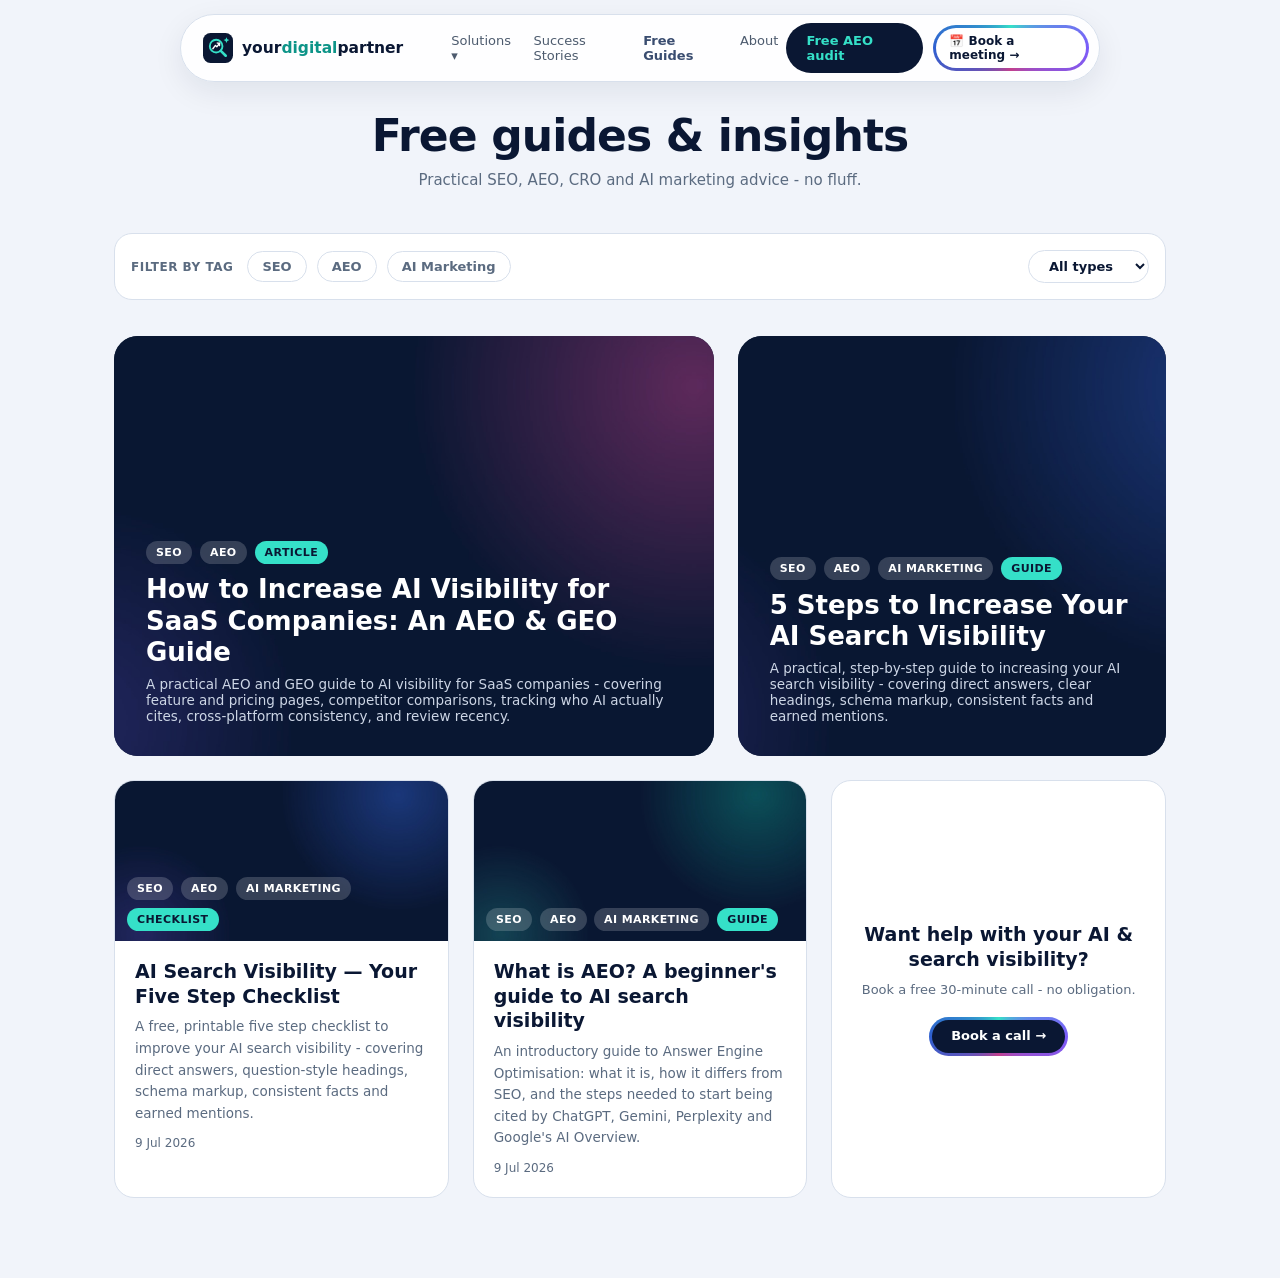
==== commit d0fdbdd2: "Nav: rebrand desktop Call button to gradient Book a meeting CTA; AEO page: real ChatGPT/Gemini/Claud" ====
--- a/blog/index.html
+++ b/blog/index.html
@@ -56,7 +56,9 @@
 nav ul{display:flex;gap:20px;list-style:none;font-size:13px;color:#4d5b6e}
 nav ul li a{color:inherit;text-decoration:none}
 .cta{background:var(--ink);color:var(--lime);border:none;padding:10px 20px;border-radius:99px;font-size:13px;font-weight:700;text-decoration:none;display:inline-block}
-.nav-book{background:#fff;color:var(--ink);border:2px solid var(--ink);border-radius:99px;padding:7px 14px;font-size:12px;font-weight:700;text-decoration:none;display:inline-flex;align-items:center;gap:6px}
+@property --nba{syntax:'<angle>';initial-value:0deg;inherits:false}
+.nav-book{position:relative;background:linear-gradient(#fff,#fff) padding-box,conic-gradient(from var(--nba),#35e0c8,#7b5cfa,#c2408d,#2f5fd0,#35e0c8) border-box;border:3px solid transparent;color:var(--ink);border-radius:99px;padding:6px 13px;font-size:12px;font-weight:700;text-decoration:none;display:inline-flex;align-items:center;gap:6px;animation:navbaspin 3.2s linear infinite}
+@keyframes navbaspin{to{--nba:360deg}}
 .mobile-menu-toggle{display:none}.mobile-menu-toggle::before{content:"";display:block;position:absolute;left:50%;top:50%;width:18px;height:12px;transform:translate(-50%,-50%);background:linear-gradient(var(--lime),var(--lime)) top/100% 2px no-repeat,linear-gradient(var(--lime),var(--lime)) center/100% 2px no-repeat,linear-gradient(var(--lime),var(--lime)) bottom/100% 2px no-repeat}.dd{position:absolute;top:34px;left:-40px;background:#fff;border:1px solid var(--line);border-radius:18px;padding:10px;width:450px;box-shadow:0 24px 60px rgba(8,20,48,.18);opacity:0;visibility:hidden;transform:translateY(6px);transition:all .2s}li:hover .dd{opacity:1;visibility:visible;transform:none}.dd a{display:flex;gap:14px;align-items:flex-start;padding:14px;border-radius:14px;font-size:14px;color:var(--ink);transition:background .15s}.dd a:hover{background:var(--soft)}.dd .ic{width:42px;height:42px;border-radius:12px;display:grid;place-items:center;font-size:19px;flex-shrink:0}.dd .ic.g{background:#dcf3ef}.dd .ic.b{background:#e8effe}.dd .ic.p{background:#fceaf3}.dd .ic.pu{background:var(--ink)}.dd a b{display:block;font-size:14px;margin-bottom:3px}.dd a small{display:block;color:var(--mut);font-size:12px;line-height:1.5}.dd .ic .ai-mark{font-weight:900;font-size:14.5px;letter-spacing:.5px;color:#fff}.nav-mob-cta-li{display:none}.nav-mob-cta{width:100%;background:#35e0c8;color:#0a1733;border:0;border-radius:12px;padding:15px;font-size:15.5px;font-weight:800;cursor:pointer;display:flex;align-items:center;justify-content:center;gap:8px;box-shadow:0 8px 20px rgba(53,224,200,.35);text-decoration:none}.nav-mob-cta .ic{font-size:18px}
 @media(max-width:900px){nav ul{display:none}.navr>.cta{display:none}.navr>.nav-book{display:none}.mobile-menu-toggle{position:relative;display:grid;place-items:center;width:42px;height:42px;border:0;background:var(--ink);color:var(--lime);border-radius:50%;font-size:0;line-height:0;cursor:pointer;padding:0}nav.open ul{display:flex;position:absolute;top:calc(100% + 8px);left:0;right:0;flex-direction:column;gap:4px;background:#fff;border:1px solid var(--line);border-radius:18px;padding:10px;box-shadow:0 18px 42px rgba(8,20,48,.18)}nav.open ul li{padding:10px}nav.open .dd{position:static;opacity:1;visibility:visible;transform:none;width:auto;box-shadow:none;border:0;padding:6px 0 0;background:transparent}nav.open .dd a{padding:10px}nav.open ul .nav-mob-cta-li{display:block;padding:8px 4px 4px;margin-top:6px;border-top:1px solid #d8e0ec}}
 
@@ -138,7 +140,7 @@
   </ul>
   <div class="navr">
     <a class="cta" href="/#scorecard">Free AEO audit</a>
-    <a class="nav-book" href="https://meetings-eu1.hubspot.com/cchapman" target="_blank" rel="noopener">Call</a>
+    <a class="nav-book" href="https://meetings-eu1.hubspot.com/cchapman" target="_blank" rel="noopener">📅 Book a meeting →</a>
   </div>
   <button class="mobile-menu-toggle" type="button" aria-label="Open menu" onclick="this.closest('nav').classList.toggle('open')">☰</button>
 </nav>
